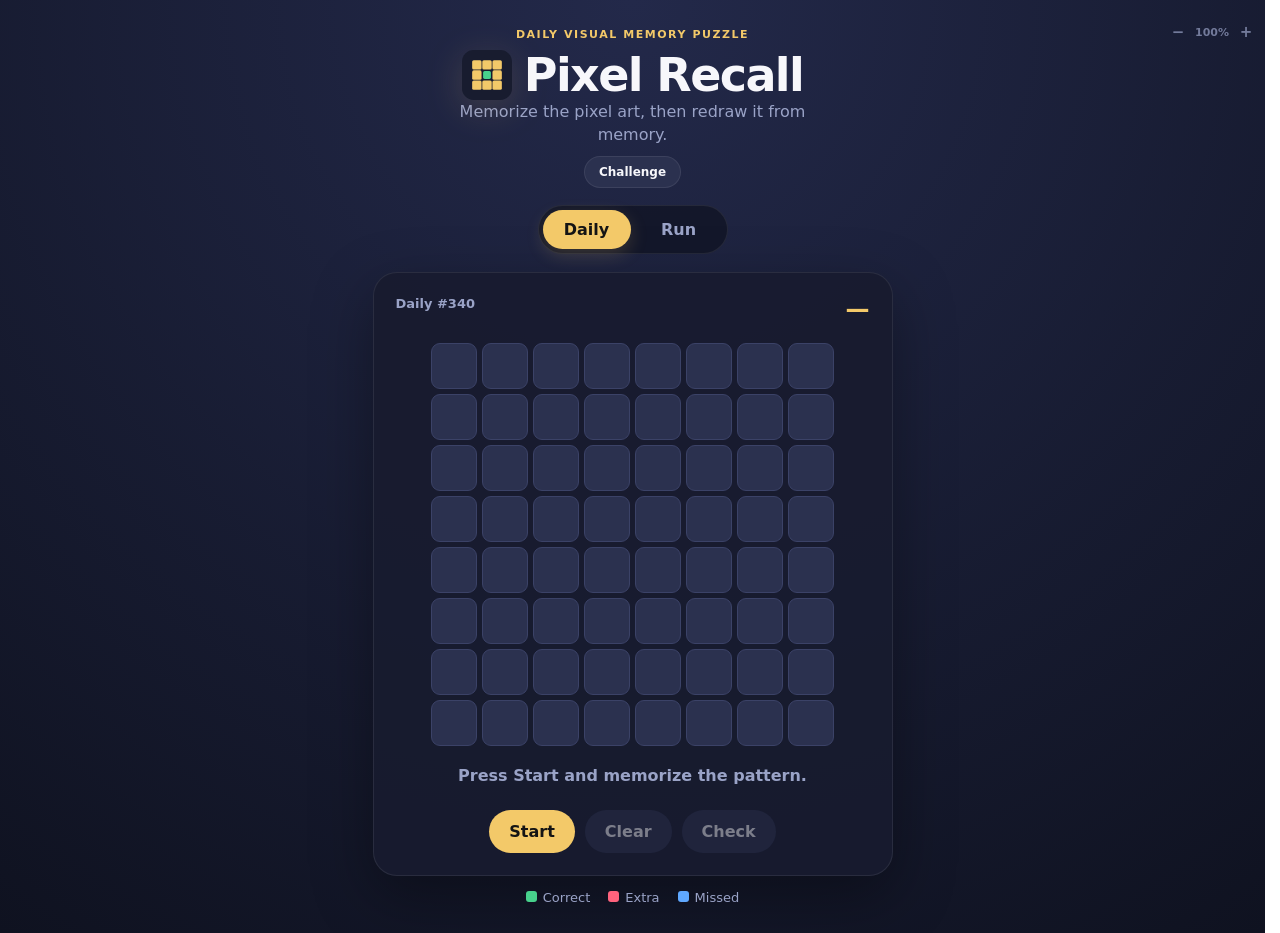
==== index.html @ 84860c96 "Add files via upload" ====
<!DOCTYPE html>
<html lang="en">
<head>
  <meta charset="UTF-8" />
  <meta name="viewport" content="width=device-width, initial-scale=1.0, minimum-scale=0.5, maximum-scale=5.0, user-scalable=yes" />
  <meta name="theme-color" content="#0f1220" />
  <title>Pixel Recall – Daily Visual Memory Game</title>
  <meta name="description" content="Memorize pixel art for a few seconds, redraw it from memory, or create a custom pattern challenge for a friend." />
  <link rel="canonical" href="https://pixelrecall.net/" />

  <meta property="og:title" content="Pixel Recall – Daily Visual Memory Game" />
  <meta property="og:description" content="Memorize pixel art, redraw it from memory, or challenge a friend with your own pattern." />
  <meta property="og:url" content="https://pixelrecall.net/" />
  <meta property="og:type" content="website" />
  <meta property="og:site_name" content="Pixel Recall" />
  <meta property="og:image" content="https://pixelrecall.net/og-image.png" />
  <meta property="og:image:width" content="1200" />
  <meta property="og:image:height" content="630" />

  <meta name="twitter:card" content="summary_large_image" />
  <meta name="twitter:title" content="Pixel Recall – Daily Visual Memory Game" />
  <meta name="twitter:description" content="Memorize the pixel art, then redraw it from memory." />
  <meta name="twitter:image" content="https://pixelrecall.net/og-image.png" />

  <link rel="icon" href="icon.svg" type="image/svg+xml" />
  <link rel="stylesheet" href="style.css?v=v33-run-result-flow-fix" />

  <!-- Google tag (gtag.js) -->
  <script async src="https://www.googletagmanager.com/gtag/js?id=G-20214X136N"></script>
  <script>
    window.dataLayer = window.dataLayer || [];
    function gtag(){dataLayer.push(arguments);}
    gtag('js', new Date());

    gtag('config', 'G-20214X136N');
  </script>
</head>

<body>
  <div class="floating-view-scale">
    <div class="view-scale" role="group" aria-label="Interface size">
      <button id="scaleDownBtn" class="scale-button" type="button" aria-label="Make everything smaller">−</button>
      <button id="scaleResetBtn" class="scale-value" type="button" aria-label="Reset interface size">100%</button>
      <button id="scaleUpBtn" class="scale-button" type="button" aria-label="Make everything larger">+</button>
    </div>
  </div>

  <main class="app">
    <section class="hero">
      <p class="eyebrow">Daily visual memory puzzle</p>

      <div class="brand-lockup">
        <img class="app-icon" src="icon.svg" alt="" width="50" height="50" />
        <h1>Pixel Recall</h1>
      </div>

      <p class="subtitle">Memorize the pixel art, then redraw it from memory.</p>

      <button id="customModeBtn" class="challenge-extra-button secondary" type="button" aria-pressed="false">
        Challenge
      </button>

      <div class="mode-switch primary-mode-switch" role="group" aria-label="Main game modes">
        <button id="dailyModeBtn" class="mode-option" type="button" aria-pressed="true">
          Daily
        </button>
        <button id="runModeBtn" class="mode-option" type="button" aria-pressed="false">
          Run
        </button>
      </div>
    </section>

    <section class="card">
      <div class="topbar">
        <div class="puzzle-heading">
          <p id="levelInfo" class="level-info muted">Daily #185</p>
          <p id="puzzleName" class="puzzle-name" hidden></p>
        </div>

        <div id="scoreBox" class="score-box" aria-label="Score">—</div>
      </div>

      <div id="customSizeControl" class="custom-size-control" hidden>
        <label for="customSizeSelect">Grid size</label>
        <select id="customSizeSelect" aria-label="Custom pattern grid size">
          <option value="5">5×5</option>
          <option value="6">6×6</option>
          <option value="7">7×7</option>
          <option value="8" selected>8×8</option>
          <option value="9">9×9</option>
          <option value="10">10×10</option>
          <option value="11">11×11</option>
          <option value="12">12×12</option>
        </select>
      </div>

      <div id="grid" class="grid" aria-label="Drawing grid"></div>

      <p id="message" class="message" aria-live="polite">
        Press Start and memorize the pattern.
      </p>

      <div class="controls">
        <button id="startBtn" type="button">Start</button>
        <button id="clearBtn" class="secondary" type="button">Clear</button>
        <button id="checkBtn" class="secondary" type="button">Check</button>
      </div>
    </section>

    <section class="legend" aria-label="Result colors">
      <span><b class="green"></b>Correct</span>
      <span><b class="red"></b>Extra</span>
      <span><b class="blue"></b>Missed</span>
    </section>

    <div id="resultActionRow" class="result-action-row" aria-label="Game actions">
      <button id="dailyResultsBtn" class="secondary" type="button" hidden>Daily results</button>
      <button id="shareBtn" class="share-button secondary" type="button" hidden disabled>Share result</button>
      <button id="runLeaderboardBtn" class="secondary" type="button" hidden>Leaderboard</button>
      <button id="runSubmitBtn" type="button" hidden>Submit run</button>
    </div>

  </main>

  <div id="dailyResultsModal" class="share-modal" hidden>
    <section
      id="dailyResultsPanel"
      class="share-panel compact-results-panel"
      role="dialog"
      aria-modal="true"
      aria-labelledby="dailyResultsTitle"
      tabindex="-1"
    >
      <div class="share-panel-header">
        <div>
          <p id="dailyResultsTitle" class="share-panel-title">Daily results</p>
          <p id="dailyResultSummary" class="share-panel-message">Your result is ready.</p>
        </div>
        <button id="closeDailyResultsBtn" class="icon-button" type="button" aria-label="Close Daily results">×</button>
      </div>

      <section id="dailyProgressPanel" class="daily-progress-panel" aria-live="polite" hidden>
        <div class="daily-streak-card">
          <p class="daily-progress-label">Daily streak</p>
          <p id="dailyStreakText" class="daily-streak-text">🔥 0-day streak</p>
          <p id="dailyReturnText" class="daily-progress-note">Come back tomorrow for the next puzzle.</p>
        </div>

        <div id="dailyCommunityPanel" class="daily-community-card" hidden>
          <p class="daily-progress-label">Today’s players</p>
          <p id="dailyCommunityHeadline" class="daily-community-headline">Loading today’s scores…</p>
          <div id="dailyDistributionBars" class="daily-distribution-bars" aria-label="Daily score distribution"></div>
        </div>
      </section>

      <div class="popup-action-row">
        <button id="dailyShareBtn" type="button" disabled>Share result</button>
        <button id="dailyResultsDoneBtn" class="secondary" type="button">Done</button>
      </div>
    </section>
  </div>

  <div id="runLeaderboardModal" class="share-modal" hidden>
    <section
      id="runLeaderboardPanel"
      class="share-panel run-popup-panel"
      role="dialog"
      aria-modal="true"
      aria-labelledby="runLeaderboardTitle"
      tabindex="-1"
    >
      <div class="share-panel-header">
        <div>
          <p id="runLeaderboardTitle" class="share-panel-title">Run leaderboard</p>
          <p class="share-panel-message">All-time · Most patterns passed</p>
        </div>
        <button id="closeRunLeaderboardBtn" class="icon-button" type="button" aria-label="Close Run leaderboard">×</button>
      </div>

      <section id="runLeaderboardSection" class="run-leaderboard-section modal-content-section">
        <p id="runLeaderboardStatus" class="daily-progress-note">Loading leaderboard…</p>
        <ol id="runLeaderboardList" class="run-leaderboard-list"></ol>
        <button id="refreshRunLeaderboardBtn" class="secondary run-refresh-button" type="button">Refresh leaderboard</button>
      </section>
    </section>
  </div>

  <div id="runSubmitModal" class="share-modal" hidden>
    <section
      id="runSubmitDialog"
      class="share-panel compact-results-panel"
      role="dialog"
      aria-modal="true"
      aria-labelledby="runSubmitTitle"
      tabindex="-1"
    >
      <div class="share-panel-header">
        <div>
          <p id="runSubmitTitle" class="share-panel-title">Submit run</p>
          <p id="runSubmitSummary" class="share-panel-message">Add your run to the all-time leaderboard.</p>
        </div>
        <button id="closeRunSubmitBtn" class="icon-button" type="button" aria-label="Close Run submission">×</button>
      </div>

      <section id="runSubmitPanel" class="run-submit-panel">
        <label for="runNameInput">Name</label>
        <input id="runNameInput" type="text" autocomplete="nickname" placeholder="Your name" />
        <label for="runMessageInput">Message</label>
        <textarea id="runMessageInput" rows="3" placeholder="Message to the other players"></textarea>
        <button id="submitRunScoreBtn" type="button">Submit run</button>
        <button id="viewRunLeaderboardBtn" class="secondary" type="button" hidden>View leaderboard</button>
        <p id="runSubmitStatus" class="daily-progress-note" aria-live="polite"></p>
      </section>
    </section>
  </div>

  <div id="shareModal" class="share-modal" hidden>
    <section
      id="sharePanel"
      class="share-panel"
      role="dialog"
      aria-modal="true"
      aria-labelledby="sharePanelTitle"
      aria-describedby="sharePanelMessage"
      tabindex="-1"
    >
      <div class="share-panel-header">
        <div>
          <p id="sharePanelTitle" class="share-panel-title">Share result</p>
          <p id="sharePanelMessage" class="share-panel-message">
            Share the result link, or copy and download the result image.
          </p>
        </div>
        <button id="closeSharePanelBtn" class="icon-button" type="button" aria-label="Close share options">×</button>
      </div>

      <img id="resultPreview" class="result-preview" alt="Preview of the Pixel Recall result image" />

      <div class="share-destinations" aria-label="Share destinations">
        <a id="whatsAppShare" class="share-destination" target="_blank" rel="noopener noreferrer">WhatsApp</a>
        <a id="facebookShare" class="share-destination" target="_blank" rel="noopener noreferrer">Facebook</a>
        <a id="xShare" class="share-destination" target="_blank" rel="noopener noreferrer">X</a>
        <a id="emailShare" class="share-destination">Email</a>
      </div>

      <div class="share-panel-actions">
        <button id="nativeImageShareBtn" type="button" hidden>Share image</button>
        <button id="copyLinkBtn" class="secondary" type="button">Copy link</button>
        <button id="copyImageBtn" class="secondary" type="button">Copy image</button>
        <button id="downloadImageBtn" class="secondary" type="button">Download image</button>
      </div>
    </section>
  </div>



  <div id="challengeModal" class="share-modal" hidden>
    <section
      id="challengePanel"
      class="share-panel challenge-panel"
      role="dialog"
      aria-modal="true"
      aria-labelledby="challengePanelTitle"
      aria-describedby="challengePanelMessage"
      tabindex="-1"
    >
      <div class="share-panel-header">
        <div>
          <p id="challengePanelTitle" class="share-panel-title">Custom challenge ready</p>
          <p id="challengePanelMessage" class="share-panel-message">
            Send this link to a friend. The pattern is stored inside the link, so no account or backend is needed.
          </p>
        </div>
        <button id="closeChallengePanelBtn" class="icon-button" type="button" aria-label="Close custom challenge">×</button>
      </div>

      <label class="challenge-link-label" for="challengeLinkInput">Challenge link</label>
      <input id="challengeLinkInput" class="challenge-link-input" type="text" readonly />

      <div class="share-destinations challenge-share-destinations" aria-label="Challenge share destinations">
        <a id="challengeWhatsAppShare" class="share-destination" target="_blank" rel="noopener noreferrer">WhatsApp</a>
        <a id="challengeXShare" class="share-destination" target="_blank" rel="noopener noreferrer">X</a>
        <a id="challengeEmailShare" class="share-destination">Email</a>
      </div>

      <div class="challenge-panel-actions">
        <button id="copyChallengeLinkBtn" type="button">Copy challenge link</button>
        <button id="shareChallengeLinkBtn" class="secondary" type="button" hidden>Share challenge</button>
        <a id="openChallengeLink" class="button-link secondary" target="_blank" rel="noopener noreferrer">Open challenge</a>
      </div>
    </section>
  </div>

  <script src="backend-config.js?v=v27-popup-results-leaderboard"></script>
  <script src="script.js?v=v33-run-result-flow-fix"></script>
</body>
</html>
---- style.css ----
:root {
  --bg: #0f1220;
  --card: #181c2f;
  --cell: #2b314f;
  --cell-border: #3b4267;
  --ink: #f7f7fb;
  --muted: #9aa3c7;
  --accent: #f3c969;
  --correct: #47d18c;
  --extra: #ff637d;
  --missed: #5fa8ff;
  --ui-scale: 1;
}

html { scrollbar-gutter: stable; }

* { box-sizing: border-box; }

body {
  margin: 0;
  min-height: 100vh;
  display: grid;
  place-items: center;
  background: radial-gradient(circle at top, #23294a, var(--bg));
  color: var(--ink);
  font-family: Inter, system-ui, -apple-system, BlinkMacSystemFont, "Segoe UI", sans-serif;
}

.app {
  width: min(94vw, 520px);
  padding: 28px 0;
  zoom: var(--ui-scale);
}

.hero {
  text-align: center;
  margin-bottom: 18px;
}

.eyebrow {
  color: var(--accent);
  text-transform: uppercase;
  letter-spacing: .14em;
  font-size: 11px;
  font-weight: 800;
  margin: 0 0 9px;
}

.brand-lockup {
  display: flex;
  align-items: center;
  justify-content: center;
  gap: 12px;
}

.app-icon {
  display: block;
  width: 50px;
  height: 50px;
  flex: 0 0 auto;
  filter: drop-shadow(0 8px 18px rgba(243, 201, 105, .16));
}

h1 {
  font-size: clamp(38px, 10vw, 46px);
  line-height: 1;
  letter-spacing: -.035em;
  margin: 0;
}

.subtitle {
  max-width: 390px;
  color: var(--muted);
  line-height: 1.45;
  margin: 0 auto 10px;
}


.mode-switch {
  width: fit-content;
  display: grid;
  grid-template-columns: repeat(2, 1fr);
  gap: 4px;
  margin: 17px auto 0;
  padding: 4px;
  border: 1px solid rgba(255, 255, 255, .08);
  border-radius: 999px;
  background: rgba(14, 17, 31, .66);
}

.mode-option {
  min-width: 88px;
  padding: 10px 14px;
  background: transparent;
  color: var(--muted);
}

.mode-option[aria-pressed="true"] {
  background: var(--accent);
  color: #141414;
  box-shadow: 0 6px 18px rgba(243, 201, 105, .18);
}

.floating-view-scale {
  position: fixed;
  top: 16px;
  right: 16px;
  z-index: 20;

  opacity: .7;
  transition: opacity .2s;
}

.floating-view-scale:hover {
  opacity: 1;
}

.view-scale {
  display: flex;
  align-items: center;
  gap: 2px;

  padding: 2px 6px;
  border-radius: 999px;

  background: transparent;
  border: none;
}

.view-scale button {
  min-width: 0;
  height: 28px;
  padding: 0;
  display: grid;
  place-items: center;
  background: transparent;
  color: var(--muted);
  box-shadow: none;
}

.view-scale button:hover:not(:disabled) {
  transform: none;
  background: rgba(255, 255, 255, .06);
}

.scale-button {
  width: 24px;
  font-size: 15px;
}

.scale-value {
  width: 40px;
  font-size: 11px;
  text-align: center;
}

@supports not (zoom: 1) {
  .app {
    width: min(calc(94vw / var(--ui-scale)), calc(520px / var(--ui-scale)));
    transform: scale(var(--ui-scale));
    transform-origin: center top;
  }
}

.card {
  background: rgba(24, 28, 47, .92);
  border: 1px solid rgba(255,255,255,.08);
  border-radius: 24px;
  padding: 22px;
  box-shadow: 0 20px 60px rgba(0,0,0,.35);
}

.topbar {
  display: grid;
  grid-template-columns: minmax(0, 1fr) auto;
  align-items: start;
  gap: 16px;
  margin-bottom: 14px;
}

.puzzle-heading {
  min-width: 0;
  display: grid;
  align-content: start;
  gap: 4px;
}


.puzzle-name {
  font-size: 20px;
  font-weight: 800;
  margin: 0;
}

.muted {
  color: var(--muted);
  margin: 0;
  line-height: 1.35;
}

.level-info {
  font-size: 13px;
  font-weight: 700;
  white-space: nowrap;
}

.score-box {
  font-size: 24px;
  font-weight: 900;
  color: var(--accent);
}


.custom-size-control {
  display: flex;
  align-items: center;
  justify-content: center;
  gap: 10px;
  margin: 4px auto 0;
  color: var(--muted);
  font-size: 13px;
  font-weight: 800;
}

.custom-size-control[hidden] {
  display: none;
}

.custom-size-control select {
  min-height: 38px;
  padding: 7px 34px 7px 12px;
  border: 1px solid rgba(255, 255, 255, .12);
  border-radius: 999px;
  background: #101426;
  color: var(--ink);
  font: inherit;
  font-weight: 800;
  cursor: pointer;
}

.custom-size-control select:focus {
  outline: 2px solid rgba(243, 201, 105, .5);
  outline-offset: 2px;
}

.grid {
  --cell-size: 46px;
  display: grid;
  gap: 7px;
  justify-content: center;
  /* Allow page scrolling and pinch zoom until the drawing phase begins. */
  touch-action: pan-y pinch-zoom;
  margin: 20px auto;
  user-select: none;
}

.grid.drawing-active {
  touch-action: none;
}

.cell {
  width: var(--cell-size);
  height: var(--cell-size);
  border-radius: 9px;
  background: var(--cell);
  border: 1px solid var(--cell-border);
  cursor: pointer;
  transition: transform .08s, background .12s, opacity .2s;
}

.cell:hover { transform: scale(1.04); }
.cell.target, .cell.selected { background: var(--accent); }
.cell.correct { background: var(--correct); }
.cell.extra { background: var(--extra); }
.cell.missed { background: var(--missed); }
.cell.locked { cursor: default; }
.cell.locked:hover { transform: none; }

.message {
  min-height: 28px;
  text-align: center;
  color: var(--muted);
  font-weight: 600;
}

.controls {
  display: flex;
  justify-content: center;
  gap: 10px;
  flex-wrap: wrap;
}

button {
  border: 0;
  border-radius: 999px;
  padding: 12px 20px;
  background: var(--accent);
  color: #141414;
  font: inherit;
  font-weight: 800;
  cursor: pointer;
  transition: transform .12s ease, opacity .2s ease, background .2s ease;
}

button:hover:not(:disabled) { transform: translateY(-1px); }
button:active:not(:disabled) { transform: translateY(0); }

button.secondary {
  background: #2b314f;
  color: var(--ink);
}

button:disabled {
  opacity: .45;
  cursor: not-allowed;
}

.legend {
  display: flex;
  justify-content: center;
  gap: 18px;
  color: var(--muted);
  font-size: 13px;
  margin-top: 14px;
}

.legend b {
  display: inline-block;
  width: 11px;
  height: 11px;
  border-radius: 3px;
  margin-right: 6px;
}

.green { background: var(--correct); }
.red { background: var(--extra); }
.blue { background: var(--missed); }

.share-button {
  width: 100%;
  margin-top: 18px;
  padding: 14px 22px;
  border: 1px solid rgba(255, 255, 255, .08);
}

@media (max-width: 420px) {
  .floating-view-scale {
    top: 10px;
    right: 10px;
  }

  .topbar { gap: 10px; }
  .level-info { font-size: 12px; }
  .app { padding: 28px 0 20px; }
  .brand-lockup { gap: 10px; }
  .app-icon { width: 46px; height: 46px; }
  h1 { font-size: clamp(36px, 10.5vw, 42px); }
  .subtitle { padding: 0 12px; }
  .card { padding: 18px 14px; }
  .mode-option { min-width: 76px; padding-inline: 10px; }
  .legend { gap: 12px; }
}



body.share-modal-open {
  overflow: hidden;
}

.share-modal {
  position: fixed;
  inset: 0;
  z-index: 1000;
  display: grid;
  place-items: center;
  padding: 20px;
  background: rgba(6, 8, 16, .78);
  backdrop-filter: blur(8px);
  -webkit-backdrop-filter: blur(8px);
}

.share-modal[hidden] {
  display: none;
}

.share-panel {
  width: min(680px, 100%);
  max-height: min(90dvh, 820px);
  overflow-y: auto;
  overscroll-behavior: contain;
  padding: 18px;
  border: 1px solid rgba(255, 255, 255, .13);
  border-radius: 22px;
  background: rgba(24, 28, 47, .98);
  box-shadow: 0 28px 90px rgba(0, 0, 0, .62);
}

.share-panel:focus {
  outline: none;
}

.share-panel-header {
  position: sticky;
  top: -18px;
  z-index: 2;
  display: flex;
  align-items: flex-start;
  justify-content: space-between;
  gap: 14px;
  margin: -18px -18px 14px;
  padding: 18px 18px 12px;
  border-radius: 22px 22px 0 0;
  background: rgba(24, 28, 47, .98);
}

.share-panel-title {
  margin: 0 0 4px;
  color: var(--ink);
  font-size: 18px;
  font-weight: 800;
}

.share-panel-message {
  margin: 0;
  color: var(--muted);
  font-size: 14px;
  line-height: 1.45;
}

.icon-button {
  min-width: 38px;
  width: 38px;
  height: 38px;
  padding: 0;
  display: grid;
  place-items: center;
  flex: 0 0 auto;
  background: #2b314f;
  color: var(--ink);
  font-size: 24px;
  line-height: 1;
}

.result-preview {
  display: block;
  width: 100%;
  max-height: min(50dvh, 520px);
  height: auto;
  object-fit: contain;
  border-radius: 14px;
  border: 1px solid rgba(255, 255, 255, .08);
  background: var(--card);
}

.share-destinations {
  display: grid;
  grid-template-columns: repeat(4, minmax(0, 1fr));
  gap: 10px;
  margin-top: 14px;
}

.share-destination {
  display: grid;
  place-items: center;
  min-height: 44px;
  padding: 10px 12px;
  border-radius: 999px;
  border: 1px solid rgba(255, 255, 255, .09);
  background: #2b314f;
  color: var(--ink);
  text-decoration: none;
  font-weight: 800;
  transition: transform .12s ease, background .2s ease;
}

.share-destination:hover {
  transform: translateY(-1px);
  background: #363d61;
}

.share-panel-actions {
  display: grid;
  grid-template-columns: repeat(2, minmax(0, 1fr));
  gap: 10px;
  margin-top: 10px;
}

.share-panel-actions button {
  width: 100%;
}

@media (max-width: 520px) {
  .share-modal {
    align-items: end;
    padding: 10px;
  }

  .share-panel {
    width: 100%;
    max-height: 92dvh;
    border-radius: 22px 22px 14px 14px;
  }

  .share-destinations {
    grid-template-columns: repeat(2, minmax(0, 1fr));
  }
}

@media (max-width: 420px) {
  .share-panel-actions {
    grid-template-columns: 1fr;
  }
}


.challenge-panel {
  width: min(620px, 100%);
}

.challenge-link-label {
  display: block;
  margin: 2px 0 8px;
  color: var(--muted);
  font-size: 13px;
  font-weight: 800;
}

.challenge-link-input {
  width: 100%;
  min-height: 48px;
  padding: 12px 14px;
  border: 1px solid rgba(255, 255, 255, .12);
  border-radius: 12px;
  background: #101426;
  color: var(--ink);
  font: inherit;
  line-height: 1.4;
}

.challenge-link-input:focus {
  outline: 2px solid rgba(243, 201, 105, .5);
  outline-offset: 2px;
}

.challenge-panel-actions {
  display: grid;
  grid-template-columns: repeat(3, minmax(0, 1fr));
  gap: 10px;
  margin-top: 14px;
}

.button-link {
  display: grid;
  place-items: center;
  min-height: 44px;
  padding: 12px 20px;
  border-radius: 999px;
  background: var(--accent);
  color: #141414;
  text-align: center;
  text-decoration: none;
  font-weight: 800;
  transition: transform .12s ease, opacity .2s ease, background .2s ease;
}

.button-link.secondary {
  background: #2b314f;
  color: var(--ink);
}

.button-link:hover {
  transform: translateY(-1px);
}

@media (max-width: 560px) {
  .challenge-panel-actions {
    grid-template-columns: 1fr;
  }
}

/* v18: reliable custom challenge sharing */
.challenge-share-destinations {
  margin-top: 16px;
}

.challenge-panel-actions [hidden] {
  display: none;
}


/* v22: daily streak + community score distribution + solid visible bar fills */
.daily-progress-panel {
  display: grid;
  gap: 10px;
  margin: 14px 0 18px;
}

.daily-progress-panel[hidden],
.daily-community-card[hidden] {
  display: none;
}

.daily-streak-card,
.daily-community-card {
  padding: 13px 14px;
  border: 1px solid rgba(255, 255, 255, .09);
  border-radius: 18px;
  background: rgba(15, 18, 32, .55);
}

.daily-progress-label {
  margin: 0 0 5px;
  color: var(--accent);
  text-transform: uppercase;
  letter-spacing: .12em;
  font-size: 10px;
  font-weight: 900;
}

.daily-streak-text {
  margin: 0;
  color: var(--ink);
  font-size: 22px;
  font-weight: 900;
  letter-spacing: -.02em;
}

.daily-progress-note,
.daily-community-headline {
  margin: 4px 0 0;
  color: var(--muted);
  font-size: 13px;
  font-weight: 700;
  line-height: 1.35;
}

.daily-distribution-bars {
  display: grid;
  gap: 8px;
  margin-top: 12px;
}

.daily-distribution-row {
  display: grid;
  grid-template-columns: 58px minmax(0, 1fr) 34px;
  align-items: center;
  gap: 9px;
  color: var(--muted);
  font-size: 12px;
  font-weight: 800;
}

.daily-distribution-track {
  display: block;
  position: relative;
  height: 10px;
  overflow: hidden;
  border-radius: 999px;
  background: linear-gradient(
    90deg,
    var(--accent) 0 var(--daily-bar-width, 0%),
    rgba(255, 255, 255, .08) var(--daily-bar-width, 0%) 100%
  );
}

.daily-distribution-fill {
  display: block;
  height: 100%;
  width: var(--daily-bar-width, 0%);
  border-radius: inherit;
  background: var(--accent);
  transition: width .35s ease;
}


/* v23: separate Daily + Run main modes, secondary Challenge, randomized Run leaderboard */
.challenge-extra-button {
  display: block;
  width: fit-content;
  margin: 9px auto 0;
  padding: 8px 14px;
  border: 1px solid rgba(255, 255, 255, .08);
  color: var(--muted);
  font-size: 12px;
}

.challenge-extra-button[aria-pressed="true"] {
  color: var(--accent);
  border-color: rgba(243, 201, 105, .42);
  background: rgba(243, 201, 105, .08);
}

.run-leaderboard-section[hidden],
.run-submit-panel[hidden] {
  display: none;
}

.run-leaderboard-section {
  margin-top: 18px;
  padding: 18px;
  border: 1px solid rgba(255, 255, 255, .09);
  border-radius: 22px;
  background: rgba(24, 28, 47, .78);
}

.run-leaderboard-header {
  display: flex;
  align-items: flex-start;
  justify-content: space-between;
  gap: 14px;
}

.run-leaderboard-header h2 {
  margin: 0;
  font-size: 20px;
}

.run-leaderboard-tabs {
  display: flex;
  gap: 6px;
}

.leaderboard-tab {
  padding: 8px 11px;
  font-size: 12px;
}

.leaderboard-tab[aria-pressed="true"] {
  background: var(--accent);
  color: #141414;
}

.run-submit-panel {
  display: grid;
  gap: 8px;
  margin: 16px 0;
  padding: 14px;
  border: 1px solid rgba(243, 201, 105, .24);
  border-radius: 16px;
  background: rgba(243, 201, 105, .06);
}

.run-submit-title {
  margin: 0 0 2px;
  color: var(--ink);
  font-weight: 900;
}

.run-submit-panel label {
  color: var(--muted);
  font-size: 12px;
  font-weight: 800;
}

.run-submit-panel input,
.run-submit-panel textarea {
  width: 100%;
  padding: 11px 12px;
  border: 1px solid rgba(255, 255, 255, .12);
  border-radius: 12px;
  background: #101426;
  color: var(--ink);
  font: inherit;
}

.run-submit-panel textarea {
  resize: vertical;
  min-height: 78px;
}

.run-submit-panel input:focus,
.run-submit-panel textarea:focus {
  outline: 2px solid rgba(243, 201, 105, .5);
  outline-offset: 2px;
}

.run-leaderboard-list {
  display: grid;
  gap: 8px;
  margin: 14px 0 0;
  padding: 0;
  list-style: none;
}

.run-leaderboard-entry {
  display: grid;
  grid-template-columns: 34px minmax(0, 1fr) auto;
  gap: 10px;
  align-items: start;
  padding: 11px 12px;
  border: 1px solid rgba(255, 255, 255, .07);
  border-radius: 14px;
  background: rgba(15, 18, 32, .5);
}

.run-leaderboard-rank {
  color: var(--accent);
  font-weight: 900;
}

.run-leaderboard-player {
  min-width: 0;
}

.run-leaderboard-name {
  margin: 0;
  overflow-wrap: anywhere;
  color: var(--ink);
  font-weight: 900;
}

.run-leaderboard-message {
  margin: 3px 0 0;
  overflow-wrap: anywhere;
  white-space: pre-wrap;
  color: var(--muted);
  font-size: 12px;
  line-height: 1.35;
}

.run-leaderboard-score {
  color: var(--accent);
  font-weight: 900;
  white-space: nowrap;
}

.run-refresh-button {
  width: 100%;
  margin-top: 12px;
}

@media (max-width: 520px) {
  .run-leaderboard-header {
    display: grid;
  }

  .run-leaderboard-tabs {
    width: 100%;
  }

  .leaderboard-tab {
    flex: 1;
  }

  .run-leaderboard-entry {
    grid-template-columns: 28px minmax(0, 1fr);
  }

  .run-leaderboard-score {
    grid-column: 2;
  }
}


/* v27: compact page with Daily results and Run leaderboard/submission popups */
.result-action-row {
  display: flex;
  flex-wrap: wrap;
  justify-content: center;
  gap: 10px;
  width: min(520px, calc(100% - 28px));
  margin: 14px auto 0;
}

.result-action-row[hidden],
.result-action-row button[hidden] {
  display: none;
}

.result-action-row button {
  min-width: 128px;
}

.compact-results-panel {
  width: min(600px, 100%);
}

.run-popup-panel {
  width: min(700px, 100%);
}

.popup-action-row {
  display: grid;
  grid-template-columns: repeat(2, minmax(0, 1fr));
  gap: 10px;
  margin-top: 14px;
}

.popup-action-row button {
  width: 100%;
}

.compact-results-panel .daily-progress-panel {
  margin: 0;
}

.modal-content-section.run-leaderboard-section {
  margin: 0;
  padding: 0;
  border: 0;
  border-radius: 0;
  background: transparent;
}

#runSubmitModal .run-submit-panel {
  margin: 0;
}

#runSubmitModal .run-submit-panel > button {
  margin-top: 4px;
}

@media (max-width: 520px) {
  .result-action-row {
    width: min(100%, calc(100% - 20px));
  }

  .result-action-row button {
    flex: 1 1 132px;
  }

  .popup-action-row {
    grid-template-columns: 1fr;
  }
}


/* v31: top-20 leaderboard celebration */
.celebration-canvas {
  position: fixed;
  inset: 0;
  z-index: 9998;
  width: 100%;
  height: 100%;
  pointer-events: none;
  opacity: 0;
  transition: opacity 120ms ease;
}

.celebration-canvas.active {
  opacity: 1;
}

.achievement-toast {
  position: fixed;
  left: 50%;
  top: max(22px, env(safe-area-inset-top));
  z-index: 9999;
  display: grid;
  justify-items: center;
  gap: 3px;
  max-width: min(420px, calc(100vw - 32px));
  padding: 13px 22px;
  border: 1px solid rgba(243, 201, 105, 0.48);
  border-radius: 999px;
  background: rgba(20, 24, 43, 0.94);
  box-shadow: 0 18px 50px rgba(0, 0, 0, 0.34), 0 0 28px rgba(243, 201, 105, 0.14);
  color: #f7f7fb;
  text-align: center;
  pointer-events: none;
  opacity: 0;
  transform: translate(-50%, -18px) scale(0.92);
  transition: opacity 220ms ease, transform 360ms cubic-bezier(0.2, 0.9, 0.25, 1.28);
  backdrop-filter: blur(12px);
}

.achievement-toast.show {
  opacity: 1;
  transform: translate(-50%, 0) scale(1);
}

.achievement-toast strong {
  color: #f3c969;
  font-size: 1rem;
  line-height: 1.15;
  letter-spacing: 0.01em;
}

.achievement-toast span {
  color: #d8dced;
  font-size: 0.78rem;
  line-height: 1.2;
}

@media (prefers-reduced-motion: reduce) {
  .celebration-canvas {
    display: none;
  }

  .achievement-toast {
    transition: opacity 120ms ease;
    transform: translate(-50%, 0);
  }
}
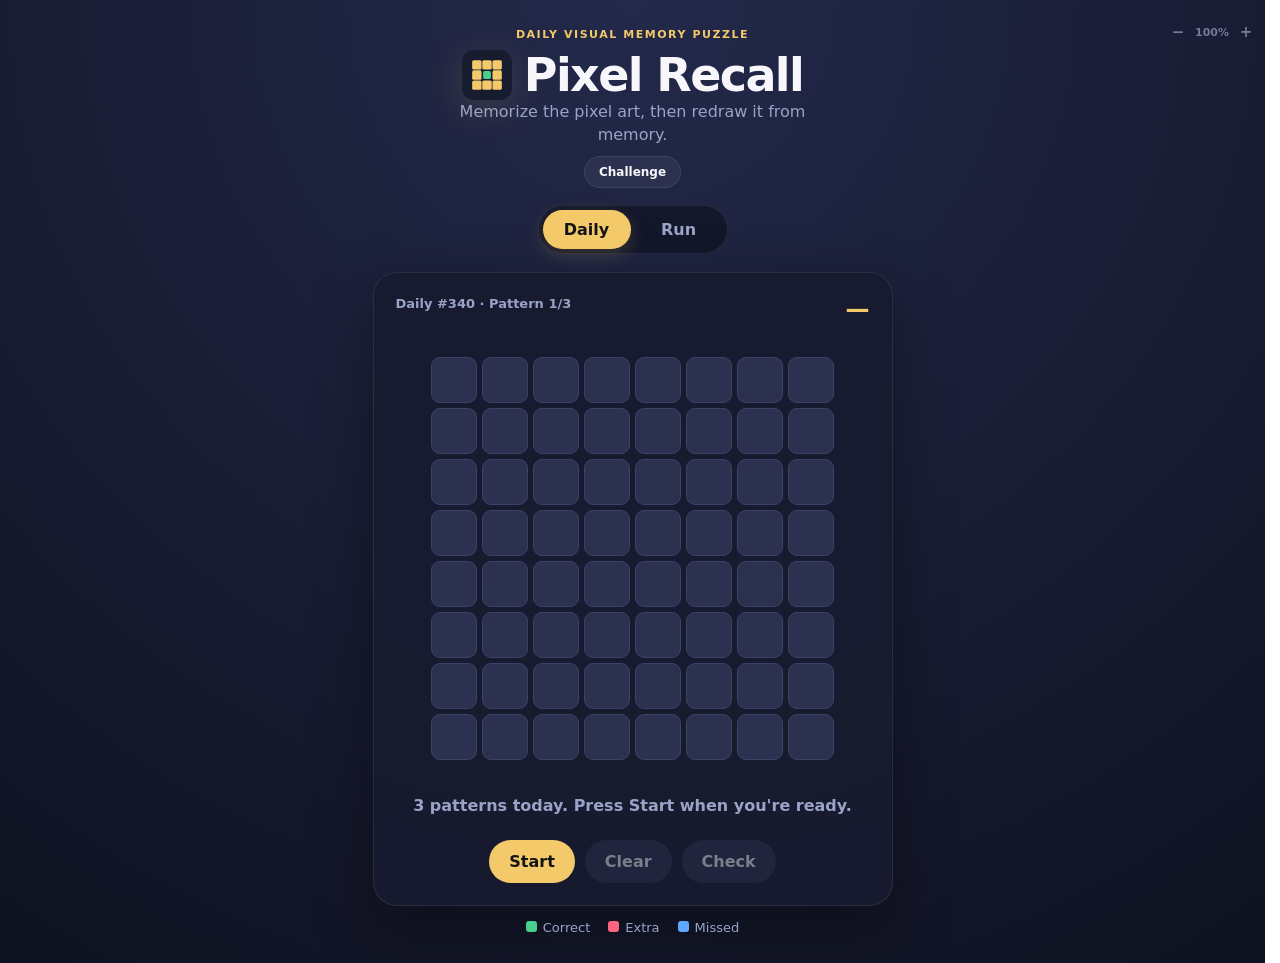
==== commit 517ed597: "Add files via upload" ====
--- a/index.html
+++ b/index.html
@@ -23,7 +23,7 @@
   <meta name="twitter:image" content="https://pixelrecall.net/og-image.png" />
 
   <link rel="icon" href="icon.svg" type="image/svg+xml" />
-  <link rel="stylesheet" href="style.css?v=v33-run-result-flow-fix" />
+  <link rel="stylesheet" href="style.css?v=v35-daily-trio-countdown" />
 
   <!-- Google tag (gtag.js) -->
   <script async src="https://www.googletagmanager.com/gtag/js?id=G-20214X136N"></script>
@@ -94,7 +94,12 @@
         </select>
       </div>
 
-      <div id="grid" class="grid" aria-label="Drawing grid"></div>
+      <div class="grid-stage">
+        <div id="grid" class="grid" aria-label="Drawing grid"></div>
+        <div id="memoryCountdown" class="memory-countdown" aria-live="polite" aria-label="Get ready countdown" hidden>
+          <span id="memoryCountdownNumber" class="memory-countdown-number">3</span>
+        </div>
+      </div>
 
       <p id="message" class="message" aria-live="polite">
         Press Start and memorize the pattern.
@@ -291,7 +296,7 @@
     </section>
   </div>
 
-  <script src="backend-config.js?v=v27-popup-results-leaderboard"></script>
-  <script src="script.js?v=v33-run-result-flow-fix"></script>
+  <script src="backend-config.js?v=v35-daily-trio-countdown"></script>
+  <script src="script.js?v=v35-daily-trio-countdown"></script>
 </body>
 </html>
--- a/style.css
+++ b/style.css
@@ -254,6 +254,60 @@
   user-select: none;
 }
 
+.grid-stage {
+  position: relative;
+  display: flow-root;
+}
+
+.memory-countdown {
+  position: absolute;
+  inset: 0;
+  z-index: 8;
+  display: grid;
+  place-items: center;
+  pointer-events: none;
+  border-radius: 18px;
+  background: rgba(15, 18, 32, .64);
+  backdrop-filter: blur(3px);
+  -webkit-backdrop-filter: blur(3px);
+}
+
+.memory-countdown[hidden] {
+  display: none;
+}
+
+.memory-countdown-number {
+  display: grid;
+  place-items: center;
+  width: 92px;
+  height: 92px;
+  border: 2px solid rgba(243, 201, 105, .55);
+  border-radius: 50%;
+  background: rgba(15, 18, 32, .92);
+  color: var(--accent);
+  font-size: 54px;
+  font-weight: 950;
+  line-height: 1;
+  box-shadow: 0 16px 45px rgba(0, 0, 0, .42);
+}
+
+.memory-countdown-number.is-animating {
+  animation: memory-countdown-pop .78s ease-out both;
+}
+
+@keyframes memory-countdown-pop {
+  0% { opacity: 0; transform: scale(.62); }
+  22% { opacity: 1; transform: scale(1.08); }
+  72% { opacity: 1; transform: scale(1); }
+  100% { opacity: 0; transform: scale(.94); }
+}
+
+@media (prefers-reduced-motion: reduce) {
+  .memory-countdown-number.is-animating {
+    animation: none;
+  }
+}
+
 .grid.drawing-active {
   touch-action: none;
 }
@@ -648,6 +702,17 @@
   color: var(--muted);
   font-size: 12px;
   font-weight: 800;
+}
+
+/* Header for Score / Players */
+.daily-distribution-header {
+  font-size: 0.75rem;
+  font-weight: 700;
+  opacity: 0.65;
+}
+
+.daily-distribution-header span:last-child {
+  text-align: right;
 }
 
 .daily-distribution-track {
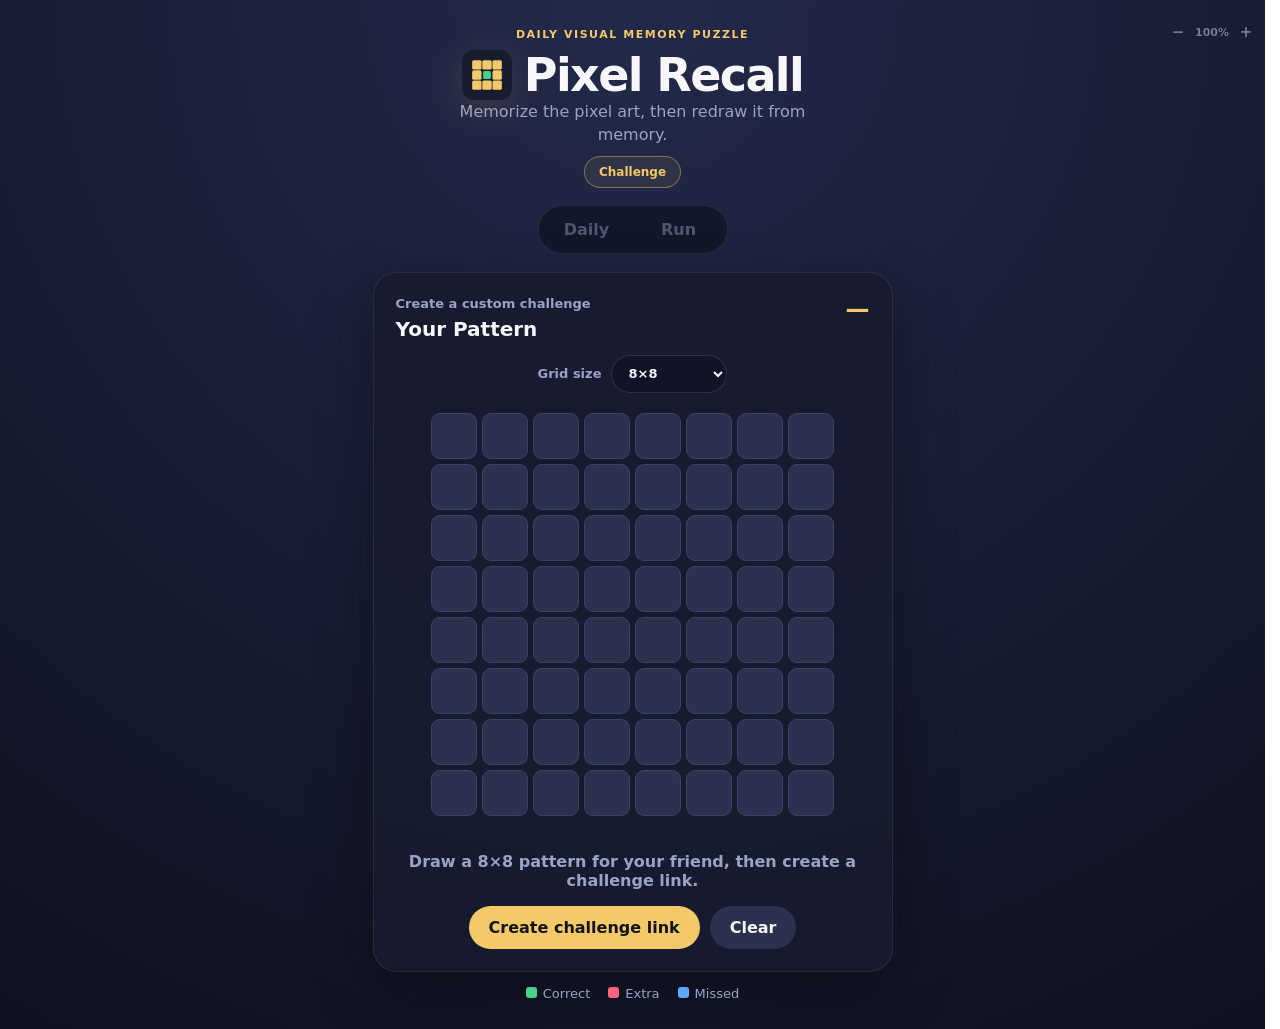
==== commit 1b928723: "Add files via upload" ====
--- a/index.html
+++ b/index.html
@@ -4,6 +4,7 @@
   <meta charset="UTF-8" />
   <meta name="viewport" content="width=device-width, initial-scale=1.0, minimum-scale=0.5, maximum-scale=5.0, user-scalable=yes" />
   <meta name="theme-color" content="#0f1220" />
+  <meta name="listdle-verification" content="6bc4a78c-4009-4c15-ad3a-d969d2ded03b">
   <title>Pixel Recall – Daily Visual Memory Game</title>
   <meta name="description" content="Memorize pixel art for a few seconds, redraw it from memory, or create a custom pattern challenge for a friend." />
   <link rel="canonical" href="https://pixelrecall.net/" />
@@ -23,7 +24,7 @@
   <meta name="twitter:image" content="https://pixelrecall.net/og-image.png" />
 
   <link rel="icon" href="icon.svg" type="image/svg+xml" />
-  <link rel="stylesheet" href="style.css?v=v35-daily-trio-countdown" />
+  <link rel="stylesheet" href="style.css?v=v45-current-abo" />
 
   <!-- Google tag (gtag.js) -->
   <script async src="https://www.googletagmanager.com/gtag/js?id=G-20214X136N"></script>
@@ -96,6 +97,9 @@
 
       <div class="grid-stage">
         <div id="grid" class="grid" aria-label="Drawing grid"></div>
+        <div id="objectTransform" class="object-transform" aria-hidden="true" hidden>
+          <canvas id="objectTransformCanvas" class="object-transform-canvas"></canvas>
+        </div>
         <div id="memoryCountdown" class="memory-countdown" aria-live="polite" aria-label="Get ready countdown" hidden>
           <span id="memoryCountdownNumber" class="memory-countdown-number">3</span>
         </div>
@@ -296,7 +300,8 @@
     </section>
   </div>
 
-  <script src="backend-config.js?v=v35-daily-trio-countdown"></script>
-  <script src="script.js?v=v35-daily-trio-countdown"></script>
+  <script src="backend-config.js?v=v45-current-abo"></script>
+  <script src="real-object-patterns.generated.js?v=v45-current-abo"></script>
+  <script src="script.js?v=v45-current-abo"></script>
 </body>
 </html>
--- a/style.css
+++ b/style.css
@@ -257,6 +257,38 @@
 .grid-stage {
   position: relative;
   display: flow-root;
+}
+
+
+.object-transform {
+  position: absolute;
+  inset: 0;
+  z-index: 7;
+  display: grid;
+  place-items: center;
+  pointer-events: none;
+  opacity: 1;
+  transition: opacity .28s ease;
+}
+
+.object-transform[hidden] {
+  display: none;
+}
+
+.object-transform.is-fading {
+  opacity: 0;
+}
+
+.object-transform-canvas {
+  display: block;
+  border-radius: 18px;
+  box-shadow: 0 20px 50px rgba(0, 0, 0, .34);
+  background: #fff;
+  image-rendering: auto;
+}
+
+@media (prefers-reduced-motion: reduce) {
+  .object-transform { transition: opacity .08s linear; }
 }
 
 .memory-countdown {
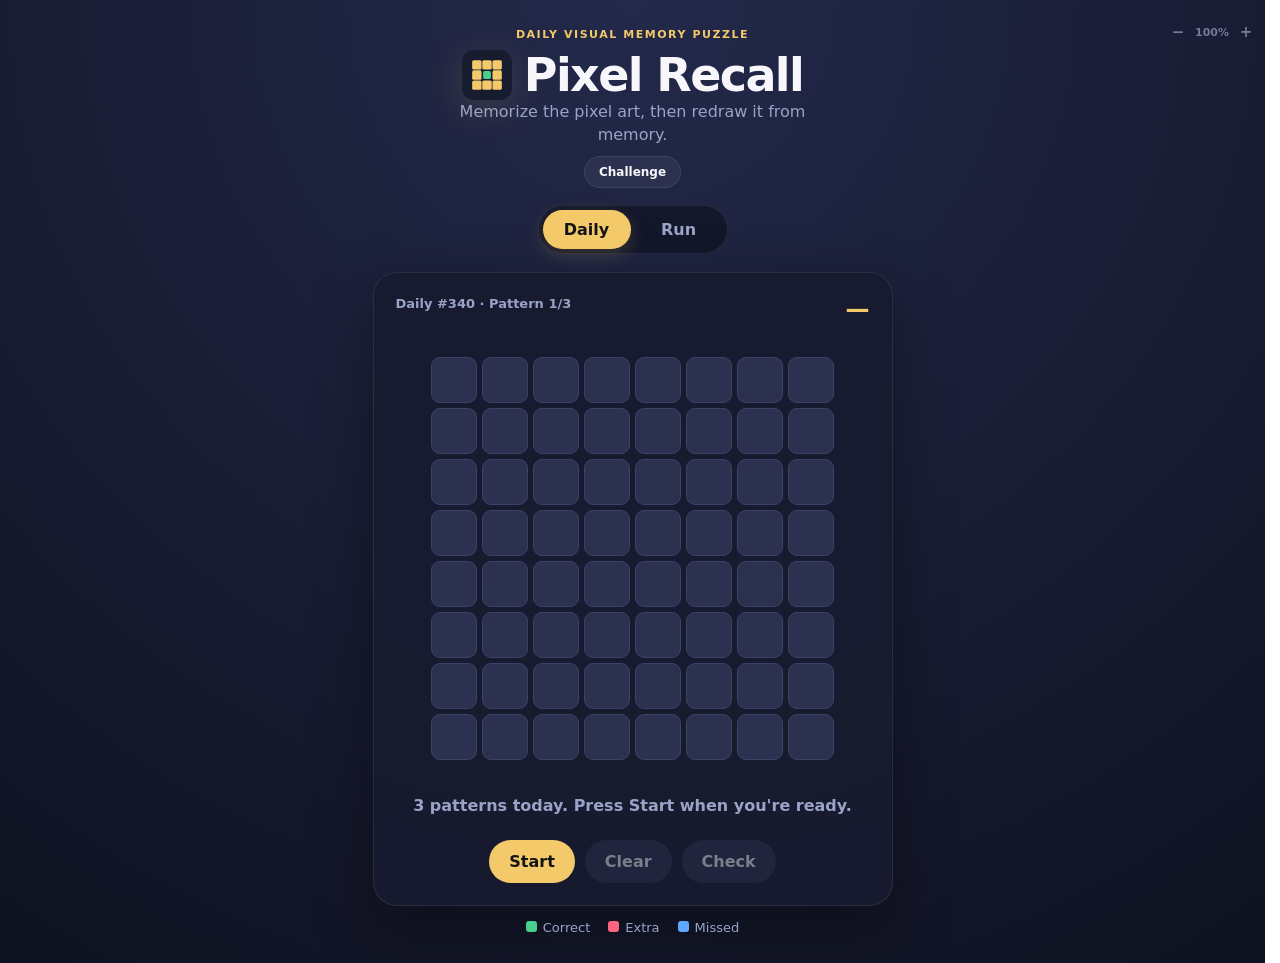
==== commit d7c0a414: "Restore Pixel Recall v38" ====
--- a/index.html
+++ b/index.html
@@ -24,7 +24,7 @@
   <meta name="twitter:image" content="https://pixelrecall.net/og-image.png" />
 
   <link rel="icon" href="icon.svg" type="image/svg+xml" />
-  <link rel="stylesheet" href="style.css?v=v45-current-abo" />
+  <link rel="stylesheet" href="style.css?v=v38-daily-1095-unique" />
 
   <!-- Google tag (gtag.js) -->
   <script async src="https://www.googletagmanager.com/gtag/js?id=G-20214X136N"></script>
@@ -97,9 +97,6 @@
 
       <div class="grid-stage">
         <div id="grid" class="grid" aria-label="Drawing grid"></div>
-        <div id="objectTransform" class="object-transform" aria-hidden="true" hidden>
-          <canvas id="objectTransformCanvas" class="object-transform-canvas"></canvas>
-        </div>
         <div id="memoryCountdown" class="memory-countdown" aria-live="polite" aria-label="Get ready countdown" hidden>
           <span id="memoryCountdownNumber" class="memory-countdown-number">3</span>
         </div>
@@ -300,8 +297,7 @@
     </section>
   </div>
 
-  <script src="backend-config.js?v=v45-current-abo"></script>
-  <script src="real-object-patterns.generated.js?v=v45-current-abo"></script>
-  <script src="script.js?v=v45-current-abo"></script>
+  <script src="backend-config.js?v=v38-daily-1095-unique"></script>
+  <script src="script.js?v=v38-daily-1095-unique"></script>
 </body>
 </html>
--- a/style.css
+++ b/style.css
@@ -257,38 +257,6 @@
 .grid-stage {
   position: relative;
   display: flow-root;
-}
-
-
-.object-transform {
-  position: absolute;
-  inset: 0;
-  z-index: 7;
-  display: grid;
-  place-items: center;
-  pointer-events: none;
-  opacity: 1;
-  transition: opacity .28s ease;
-}
-
-.object-transform[hidden] {
-  display: none;
-}
-
-.object-transform.is-fading {
-  opacity: 0;
-}
-
-.object-transform-canvas {
-  display: block;
-  border-radius: 18px;
-  box-shadow: 0 20px 50px rgba(0, 0, 0, .34);
-  background: #fff;
-  image-rendering: auto;
-}
-
-@media (prefers-reduced-motion: reduce) {
-  .object-transform { transition: opacity .08s linear; }
 }
 
 .memory-countdown {
